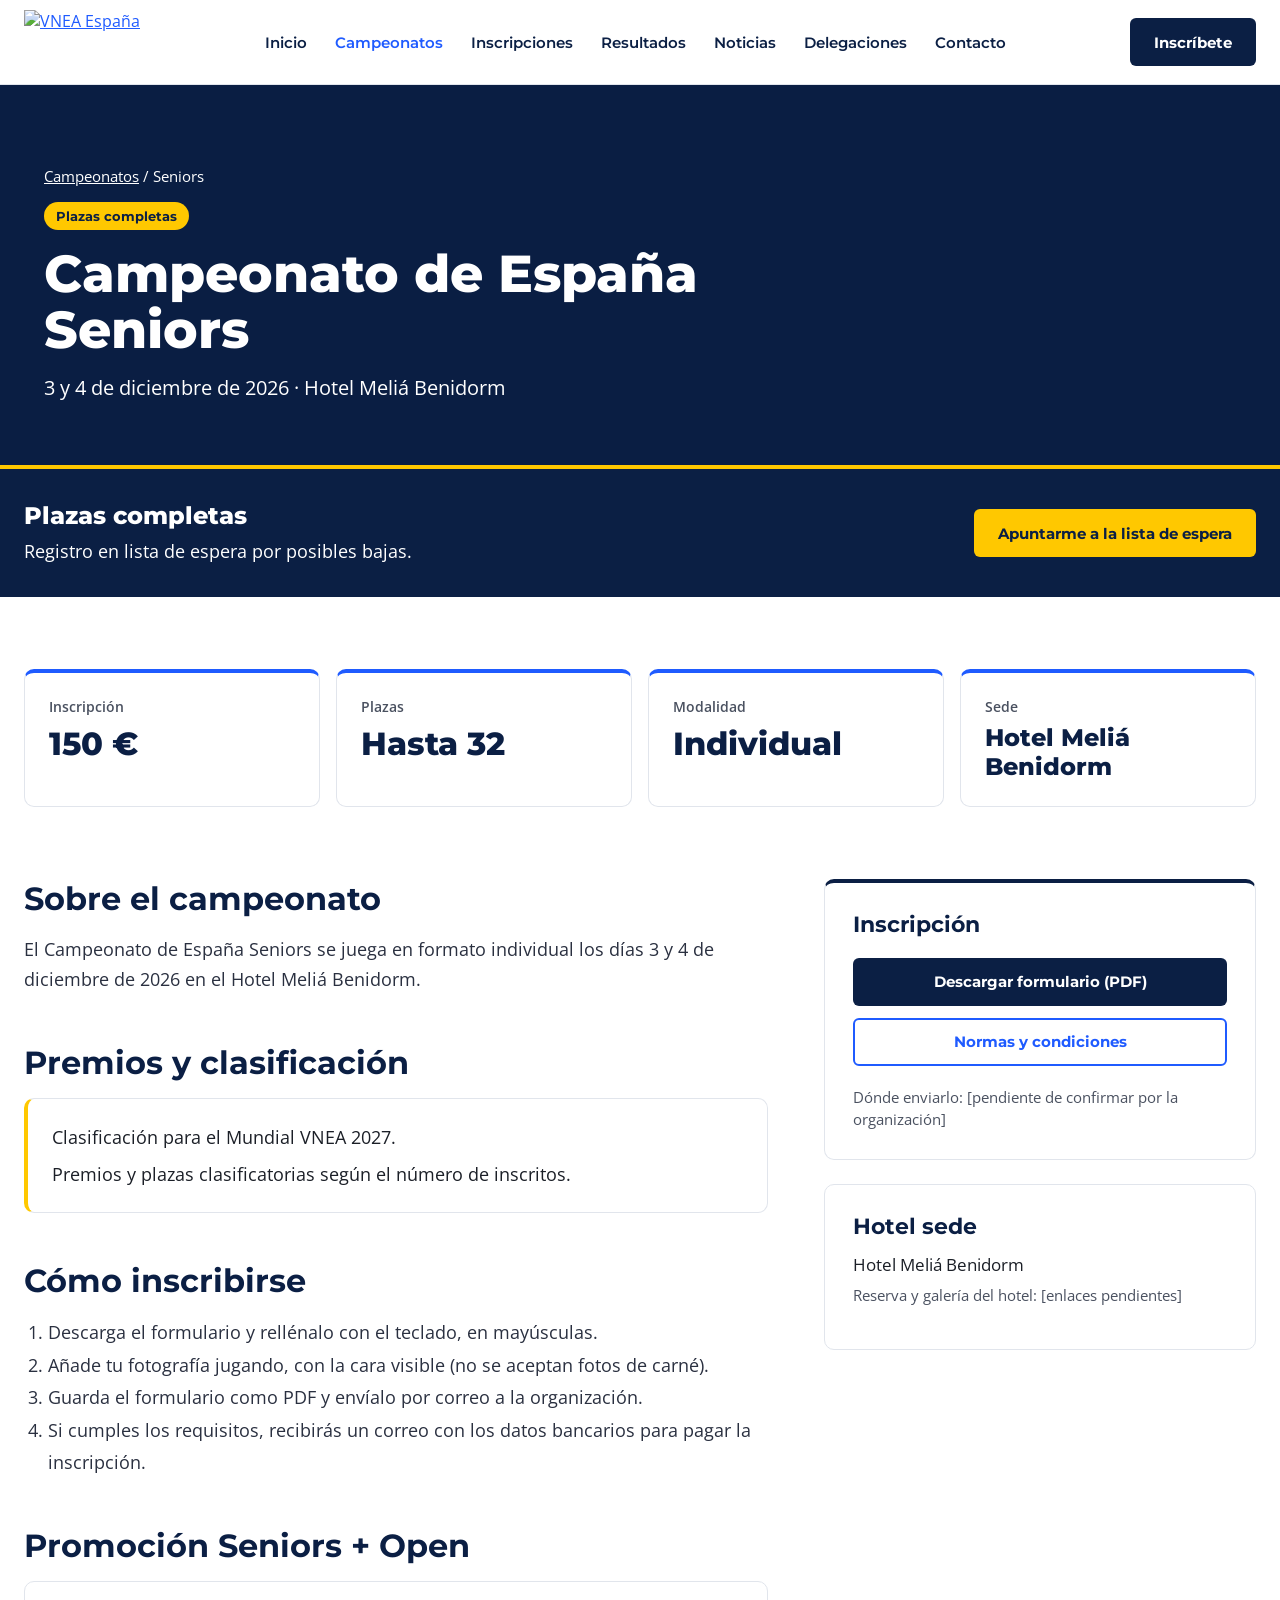
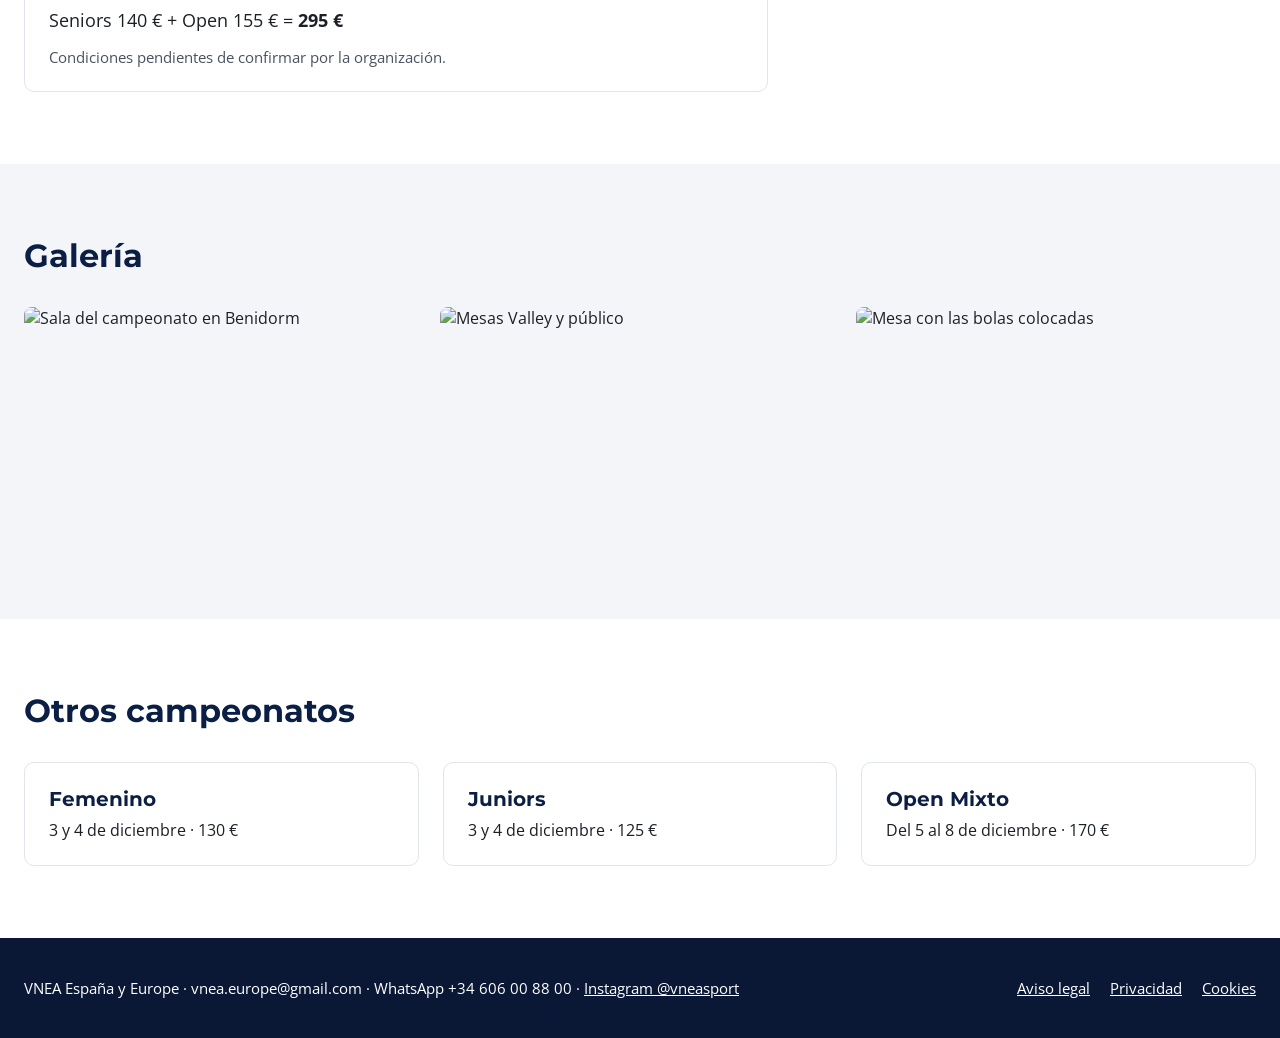
==== campeonato.html @ ef77f943 "Add files via upload" ====
<!doctype html>
<html lang="es">
<head>
<meta charset="utf-8">
<meta name="viewport" content="width=device-width,initial-scale=1">
<title>Campeonato de España Seniors de pool</title>

<link rel="preconnect" href="https://fonts.googleapis.com">
<link rel="stylesheet" href="https://fonts.googleapis.com/css2?family=Montserrat:wght@600;700;800&family=Open+Sans:wght@400;600&display=swap">
<style>
body{margin:0;font-family:'Open Sans',system-ui,sans-serif;color:#1B1F27;background:#fff}
a{color:#1F5BFF}a:hover{color:#0B1F44}
.nav a{color:#0B1F44;text-decoration:none;font-family:'Montserrat',sans-serif;font-weight:600;font-size:15px}
.nav a:hover{color:#1F5BFF}
.btn{display:inline-flex;align-items:center;justify-content:center;min-height:48px;padding:0 24px;border-radius:6px;font-family:'Montserrat',sans-serif;font-weight:700;font-size:15px;text-decoration:none;box-sizing:border-box}
.btn-p{background:#0B1F44;color:#fff}.btn-p:hover{background:#1F5BFF;color:#fff}
.btn-o{border:2px solid #1F5BFF;color:#1F5BFF;background:transparent}.btn-o:hover{background:#1F5BFF;color:#fff}
.btn-y{background:#FFC800;color:#0B1F44}.btn-y:hover{background:#fff;color:#0B1F44}
.card{background:#fff;border:1px solid #E1E5EC;border-radius:10px;overflow:hidden}
.chip{display:inline-block;padding:6px 12px;border-radius:999px;font-family:'Montserrat',sans-serif;font-weight:700;font-size:13px}
.chip-c{background:#0B1F44;color:#fff}
h1,h2,h3{font-family:'Montserrat',sans-serif;margin:0;color:#0B1F44}
</style>

<style>
@media (max-width:760px){
h1{font-size:34px!important;line-height:1.1!important}
h2{font-size:26px!important}
section,footer{padding-left:16px!important;padding-right:16px!important}
[style*="grid-template-columns"]{grid-template-columns:1fr!important}
[style*="flex-direction:row"]{flex-direction:column!important}
img{max-width:100%}
table{font-size:14px}
th,td{padding:10px!important}
.nav{gap:6px 16px!important}
}
html{scroll-behavior:smooth}
</style>
</head>
<body>

<div style="width:100%;background:#fff">

<header style="position:sticky;top:0;z-index:10;background:#fff;border-bottom:1px solid #E1E5EC">
<div style="max-width:1240px;margin:0 auto;padding:10px 24px;display:flex;flex-wrap:wrap;align-items:center;justify-content:space-between;gap:12px">
<a href="index.html" aria-label="VNEA España, inicio"><img src="img/logo-espana.png" alt="VNEA España" style="height:64px;width:auto;display:block"></a>
<nav class="nav" aria-label="Principal" style="display:flex;flex-wrap:wrap;gap:8px 28px;align-items:center">
<a href="index.html">Inicio</a>
<a href="campeonatos.html" style="color:#1F5BFF">Campeonatos</a>
<a href="inscripciones.html">Inscripciones</a>
<a href="resultados.html">Resultados</a>
<a href="noticias.html">Noticias</a>
<a href="delegaciones.html">Delegaciones</a>
<a href="contacto.html">Contacto</a>
</nav>
<a class="btn btn-p" href="inscripciones.html">Inscríbete</a>
</div>
</header>

<section style="position:relative;min-height:380px;display:flex;align-items:flex-end;background:#0B1F44 url(img/sala3.jpg) center/cover no-repeat">
<div style="position:absolute;inset:0;background:rgba(11,31,68,.7)"></div>
<div style="position:relative;max-width:1240px;margin:0 auto;padding:64px 24px;width:100%;box-sizing:border-box">
<p style="margin:0 0 16px;font-size:15px;color:#fff"><a href="campeonatos.html" style="color:#fff">Campeonatos</a> / Seniors</p>
<span class="chip" style="background:#FFC800;color:#0B1F44;margin-bottom:16px">Plazas completas</span>
<h1 style="color:#fff;font-weight:800;font-size:52px;line-height:1.08;max-width:820px">Campeonato de España Seniors</h1>
<p style="margin:16px 0 0;font-size:20px;color:#fff">3 y 4 de diciembre de 2026 · Hotel Meliá Benidorm</p>
</div>
</section>

<section style="background:#0B1F44;border-top:4px solid #FFC800">
<div style="max-width:1240px;margin:0 auto;padding:32px 24px;display:flex;flex-wrap:wrap;gap:24px;align-items:center;justify-content:space-between">
<div style="flex:1 1 520px">
<h2 style="color:#fff;font-size:24px;font-weight:800">Plazas completas</h2>
<p style="margin:8px 0 0;font-size:18px;line-height:1.5;color:#fff">Registro en lista de espera por posibles bajas.</p>
</div>
<a class="btn btn-y" href="inscripciones.html">Apuntarme a la lista de espera</a>
</div>
</section>

<section style="padding:72px 24px 24px">
<div style="max-width:1240px;margin:0 auto;display:flex;flex-wrap:wrap;gap:16px">
<div class="card" style="flex:1 1 200px;padding:24px;border-top:4px solid #1F5BFF"><p style="margin:0;font-size:14px;color:#4A5160;font-weight:600">Inscripción</p><p style="margin:8px 0 0;font-family:'Montserrat',sans-serif;font-weight:800;font-size:32px;color:#0B1F44">150 €</p></div>
<div class="card" style="flex:1 1 200px;padding:24px;border-top:4px solid #1F5BFF"><p style="margin:0;font-size:14px;color:#4A5160;font-weight:600">Plazas</p><p style="margin:8px 0 0;font-family:'Montserrat',sans-serif;font-weight:800;font-size:32px;color:#0B1F44">Hasta 32</p></div>
<div class="card" style="flex:1 1 200px;padding:24px;border-top:4px solid #1F5BFF"><p style="margin:0;font-size:14px;color:#4A5160;font-weight:600">Modalidad</p><p style="margin:8px 0 0;font-family:'Montserrat',sans-serif;font-weight:800;font-size:32px;color:#0B1F44">Individual</p></div>
<div class="card" style="flex:1 1 200px;padding:24px;border-top:4px solid #1F5BFF"><p style="margin:0;font-size:14px;color:#4A5160;font-weight:600">Sede</p><p style="margin:8px 0 0;font-family:'Montserrat',sans-serif;font-weight:800;font-size:24px;color:#0B1F44;line-height:1.2">Hotel Meliá Benidorm</p></div>
</div>
</section>

<section style="padding:48px 24px 72px">
<div style="max-width:1240px;margin:0 auto;display:flex;flex-wrap:wrap;gap:56px">
<div style="flex:2 1 520px">
<h2 style="font-size:32px;font-weight:700">Sobre el campeonato</h2>
<p style="margin:16px 0 0;font-size:18px;line-height:1.7;color:#2A3040">El Campeonato de España Seniors se juega en formato individual los días 3 y 4 de diciembre de 2026 en el Hotel Meliá Benidorm.</p>
<h2 style="font-size:32px;font-weight:700;margin-top:48px">Premios y clasificación</h2>
<div class="card" style="margin-top:16px;padding:24px;border-left:4px solid #FFC800">
<p style="margin:0;font-size:18px;line-height:1.6">Clasificación para el Mundial VNEA 2027.</p>
<p style="margin:8px 0 0;font-size:18px;line-height:1.6">Premios y plazas clasificatorias según el número de inscritos.</p>
</div>
<h2 style="font-size:32px;font-weight:700;margin-top:48px">Cómo inscribirse</h2>
<ol style="margin:16px 0 0;padding-left:24px;font-size:18px;line-height:1.8;color:#2A3040">
<li>Descarga el formulario y rellénalo con el teclado, en mayúsculas.</li>
<li>Añade tu fotografía jugando, con la cara visible (no se aceptan fotos de carné).</li>
<li>Guarda el formulario como PDF y envíalo por correo a la organización.</li>
<li>Si cumples los requisitos, recibirás un correo con los datos bancarios para pagar la inscripción.</li>
</ol>
<h2 style="font-size:32px;font-weight:700;margin-top:48px">Promoción Seniors + Open</h2>
<div class="card" style="margin-top:16px;padding:24px">
<p style="margin:0;font-size:18px;line-height:1.6">Seniors 140 € + Open 155 € = <strong>295 €</strong></p>
<p style="margin:12px 0 0;font-size:15px;color:#4A5160">Condiciones pendientes de confirmar por la organización.</p>
</div>
</div>

<aside style="flex:1 1 320px">
<div class="card" style="padding:28px;border-top:4px solid #0B1F44">
<h3 style="font-size:22px">Inscripción</h3>
<div style="display:flex;flex-direction:column;gap:12px;margin-top:20px">
<a class="btn btn-p" href="inscripciones.html">Descargar formulario (PDF)</a>
<a class="btn btn-o" href="inscripciones.html">Normas y condiciones</a>
</div>
<p style="margin:20px 0 0;font-size:15px;line-height:1.5;color:#4A5160">Dónde enviarlo: [pendiente de confirmar por la organización]</p>
</div>
<div class="card" style="padding:28px;margin-top:24px">
<h3 style="font-size:22px">Hotel sede</h3>
<p style="margin:12px 0 0;font-size:17px;line-height:1.5">Hotel Meliá Benidorm</p>
<p style="margin:8px 0 16px;font-size:15px;color:#4A5160">Reserva y galería del hotel: [enlaces pendientes]</p>
</div>
</aside>
</div>
</section>

<section style="padding:72px 24px;background:#F3F5F8">
<div style="max-width:1240px;margin:0 auto">
<h2 style="font-size:32px;font-weight:700;margin-bottom:32px">Galería</h2>
<div style="display:grid;grid-template-columns:repeat(3,minmax(0,1fr));gap:16px">
<img src="img/hero.jpg" alt="Sala del campeonato en Benidorm" style="width:100%;height:240px;object-fit:cover;border-radius:8px;display:block">
<img src="img/sala2.jpg" alt="Mesas Valley y público" style="width:100%;height:240px;object-fit:cover;border-radius:8px;display:block">
<img src="img/mesas.jpg" alt="Mesa con las bolas colocadas" style="width:100%;height:240px;object-fit:cover;border-radius:8px;display:block">
</div>
</div>
</section>

<section style="padding:72px 24px">
<div style="max-width:1240px;margin:0 auto">
<h2 style="font-size:32px;font-weight:700;margin-bottom:32px">Otros campeonatos</h2>
<div style="display:flex;flex-wrap:wrap;gap:24px">
<a class="card" href="campeonato.html" style="flex:1 1 240px;padding:24px;text-decoration:none;color:#1B1F27"><h3 style="font-size:20px">Femenino</h3><p style="margin:8px 0 0;font-size:16px">3 y 4 de diciembre · 130 €</p></a>
<a class="card" href="campeonato.html" style="flex:1 1 240px;padding:24px;text-decoration:none;color:#1B1F27"><h3 style="font-size:20px">Juniors</h3><p style="margin:8px 0 0;font-size:16px">3 y 4 de diciembre · 125 €</p></a>
<a class="card" href="campeonato.html" style="flex:1 1 240px;padding:24px;text-decoration:none;color:#1B1F27"><h3 style="font-size:20px">Open Mixto</h3><p style="margin:8px 0 0;font-size:16px">Del 5 al 8 de diciembre · 170 €</p></a>
</div>
</div>
</section>

<footer style="background:#0A1836;color:#fff;padding:40px 24px">
<div style="max-width:1240px;margin:0 auto;display:flex;flex-wrap:wrap;gap:16px 32px;justify-content:space-between;font-size:15px">
<span>VNEA España y Europe · vnea.europe@gmail.com · WhatsApp +34 606 00 88 00 · <a href="https://www.instagram.com/vneasport/" style="color:#fff">Instagram @vneasport</a></span>
<span style="display:flex;gap:20px"><a href="index.html" style="color:#fff">Aviso legal</a><a href="index.html" style="color:#fff">Privacidad</a><a href="index.html" style="color:#fff">Cookies</a></span>
</div>
</footer>

</div>


</body>
</html>
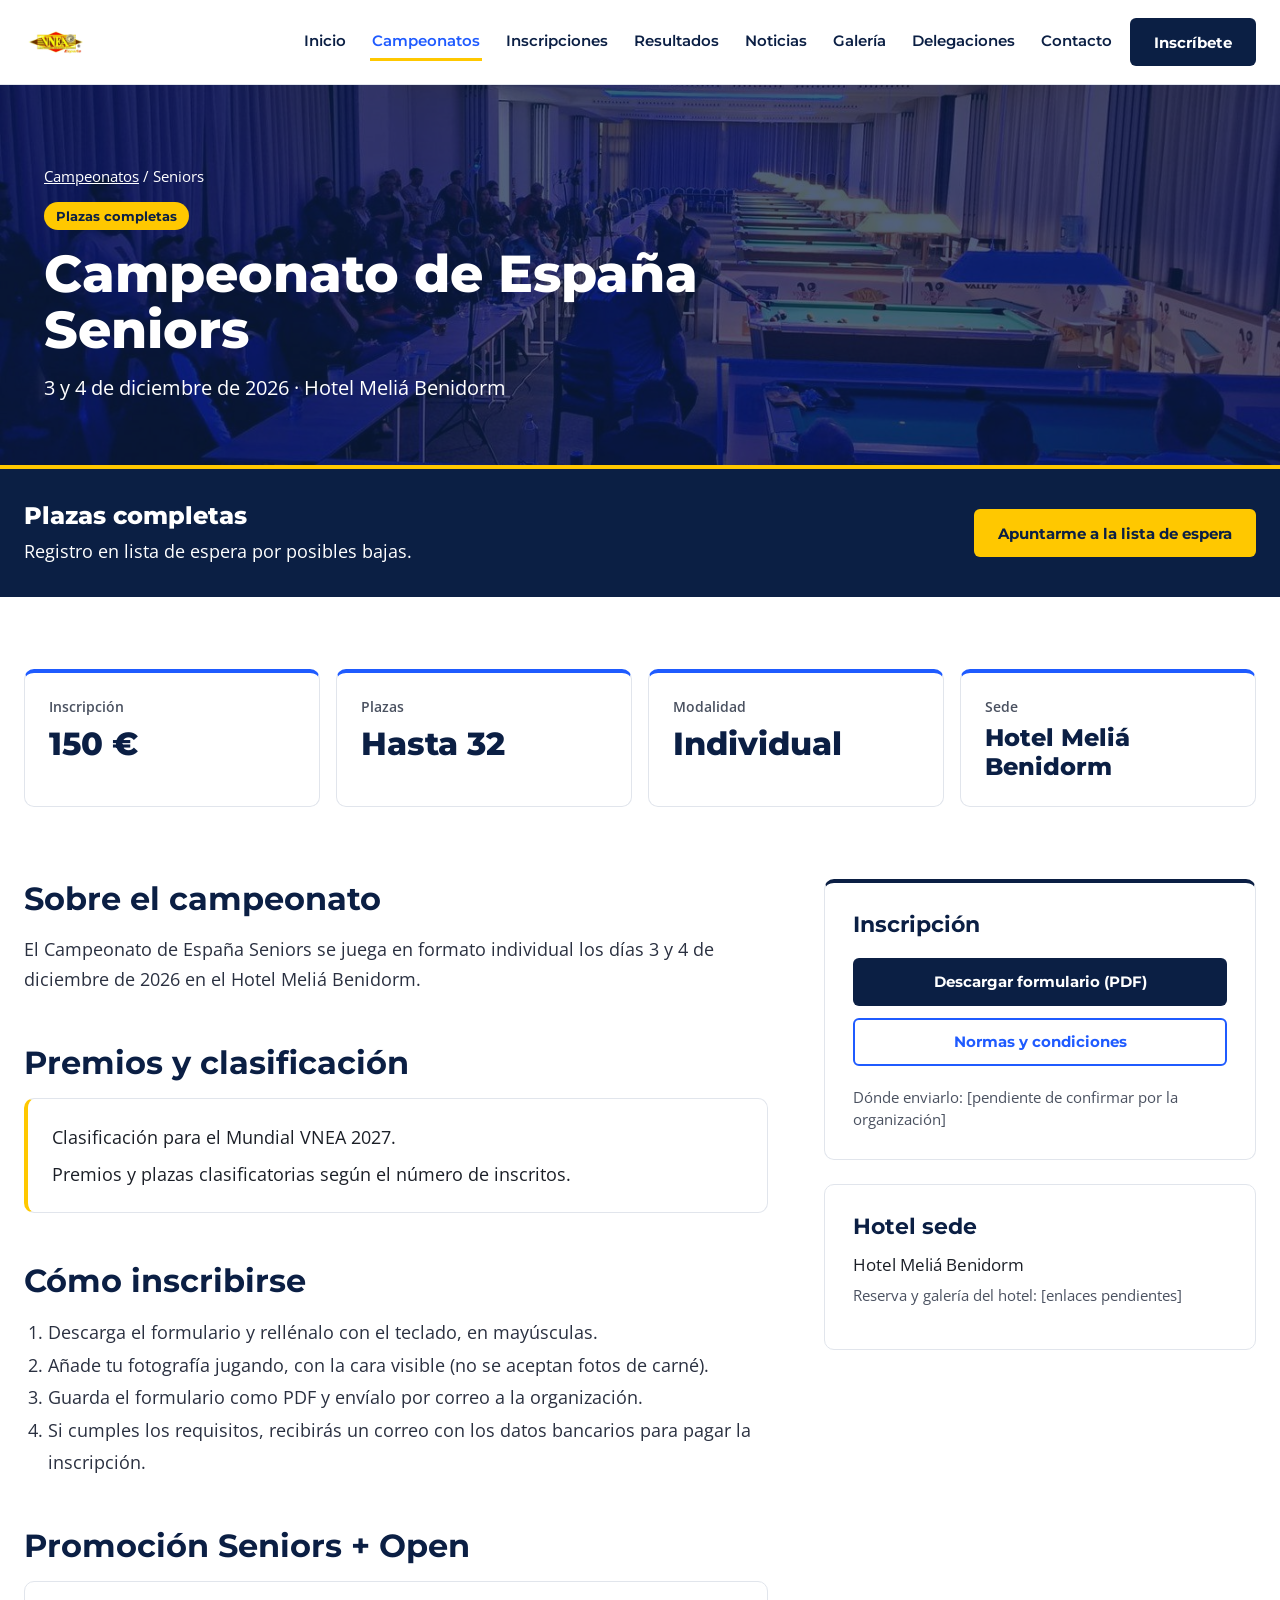
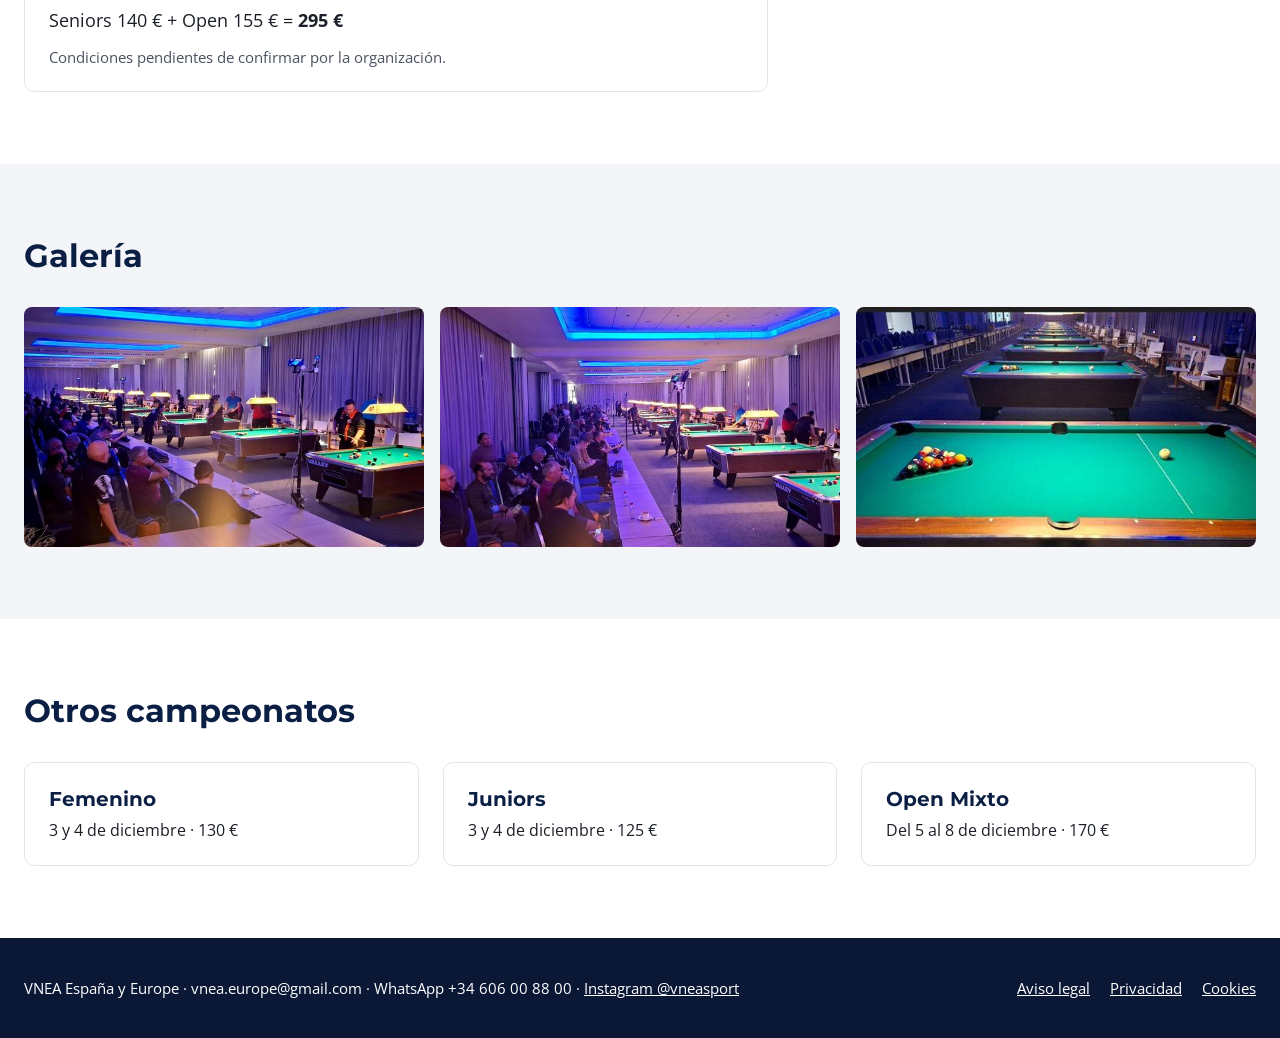
==== commit 95107125: "Mejora navegación mobile, cuenta atrás y añade galería de torneos - Menú hamburguesa accesible (aria" ====
--- a/campeonato.html
+++ b/campeonato.html
@@ -32,32 +32,32 @@
 img{max-width:100%}
 table{font-size:14px}
 th,td{padding:10px!important}
-.nav{gap:6px 16px!important}
 }
 html{scroll-behavior:smooth}
 </style>
+<link rel="preload" as="image" href="img/sala3-800.jpg" media="(max-width:760px)">
+<link rel="preload" as="image" href="img/sala3.jpg" media="(min-width:761px)">
+<link rel="stylesheet" href="assets/site.css">
+<script defer src="assets/site.js"></script>
 </head>
 <body>
 
+<a class="skip" href="#contenido">Saltar al contenido</a>
 <div style="width:100%;background:#fff">
 
-<header style="position:sticky;top:0;z-index:10;background:#fff;border-bottom:1px solid #E1E5EC">
-<div style="max-width:1240px;margin:0 auto;padding:10px 24px;display:flex;flex-wrap:wrap;align-items:center;justify-content:space-between;gap:12px">
-<a href="index.html" aria-label="VNEA España, inicio"><img src="img/logo-espana.png" alt="VNEA España" style="height:64px;width:auto;display:block"></a>
-<nav class="nav" aria-label="Principal" style="display:flex;flex-wrap:wrap;gap:8px 28px;align-items:center">
-<a href="index.html">Inicio</a>
-<a href="campeonatos.html" style="color:#1F5BFF">Campeonatos</a>
-<a href="inscripciones.html">Inscripciones</a>
-<a href="resultados.html">Resultados</a>
-<a href="noticias.html">Noticias</a>
-<a href="delegaciones.html">Delegaciones</a>
-<a href="contacto.html">Contacto</a>
+<header class="site-header">
+<div class="site-header__in">
+<a class="site-logo" href="index.html" aria-label="VNEA España, inicio"><img src="img/logo-espana.png" alt="VNEA España" width="300" height="300" loading="lazy" decoding="async"></a>
+<nav class="nav" id="site-nav" aria-label="Principal">
+<a href="index.html">Inicio</a><a href="campeonatos.html" aria-current="page">Campeonatos</a><a href="inscripciones.html">Inscripciones</a><a href="resultados.html">Resultados</a><a href="noticias.html">Noticias</a><a href="galeria.html">Galería</a><a href="delegaciones.html">Delegaciones</a><a href="contacto.html">Contacto</a><a class="nav-cta" href="inscripciones.html">Inscríbete</a>
 </nav>
-<a class="btn btn-p" href="inscripciones.html">Inscríbete</a>
+<a class="btn btn-p site-cta" href="inscripciones.html">Inscríbete</a>
+<button type="button" class="nav-toggle" aria-label="Abrir menú" aria-expanded="false" aria-controls="site-nav"><span></span><span></span><span></span></button>
 </div>
 </header>
+<div class="nav-backdrop" aria-hidden="true"></div>
 
-<section style="position:relative;min-height:380px;display:flex;align-items:flex-end;background:#0B1F44 url(img/sala3.jpg) center/cover no-repeat">
+<section id="contenido" style="position:relative;min-height:380px;display:flex;align-items:flex-end;background:#0B1F44 url(img/sala3.jpg) center/cover no-repeat">
 <div style="position:absolute;inset:0;background:rgba(11,31,68,.7)"></div>
 <div style="position:relative;max-width:1240px;margin:0 auto;padding:64px 24px;width:100%;box-sizing:border-box">
 <p style="margin:0 0 16px;font-size:15px;color:#fff"><a href="campeonatos.html" style="color:#fff">Campeonatos</a> / Seniors</p>
@@ -132,9 +132,9 @@
 <div style="max-width:1240px;margin:0 auto">
 <h2 style="font-size:32px;font-weight:700;margin-bottom:32px">Galería</h2>
 <div style="display:grid;grid-template-columns:repeat(3,minmax(0,1fr));gap:16px">
-<img src="img/hero.jpg" alt="Sala del campeonato en Benidorm" style="width:100%;height:240px;object-fit:cover;border-radius:8px;display:block">
-<img src="img/sala2.jpg" alt="Mesas Valley y público" style="width:100%;height:240px;object-fit:cover;border-radius:8px;display:block">
-<img src="img/mesas.jpg" alt="Mesa con las bolas colocadas" style="width:100%;height:240px;object-fit:cover;border-radius:8px;display:block">
+<img src="img/hero.jpg" alt="Sala del campeonato en Benidorm" style="width:100%;height:240px;object-fit:cover;border-radius:8px;display:block" width="1600" height="817" loading="lazy" decoding="async" srcset="img/hero-800.jpg 800w, img/hero.jpg 1600w" sizes="(max-width:760px) 100vw, 50vw">
+<img src="img/sala2.jpg" alt="Mesas Valley y público" style="width:100%;height:240px;object-fit:cover;border-radius:8px;display:block" width="1400" height="671" loading="lazy" decoding="async" srcset="img/sala2-800.jpg 800w, img/sala2.jpg 1400w" sizes="(max-width:760px) 100vw, 50vw">
+<img src="img/mesas.jpg" alt="Mesa con las bolas colocadas" style="width:100%;height:240px;object-fit:cover;border-radius:8px;display:block" width="634" height="316" loading="lazy" decoding="async">
 </div>
 </div>
 </section>
--- a/assets/site.css
+++ b/assets/site.css
@@ -0,0 +1,113 @@
+/* VNEA · estilos compartidos: cabecera responsive, cuenta atrás, galería y visor */
+:root{--navy:#0B1F44;--blue:#1F5BFF;--yellow:#FFC800;--line:#E1E5EC}
+img{height:auto}
+:focus-visible{outline:3px solid var(--blue);outline-offset:2px}
+.skip{position:absolute;left:-9999px;top:8px;z-index:100;background:var(--yellow);color:var(--navy);padding:10px 16px;border-radius:6px;font-weight:700;text-decoration:none}
+.skip:focus{left:8px}
+
+/* ---------- Cabecera ---------- */
+.site-header{position:sticky;top:0;z-index:50;background:#fff;border-bottom:1px solid var(--line)}
+.site-header__in{max-width:1240px;margin:0 auto;padding:10px 24px;display:flex;align-items:center;gap:16px}
+.site-logo{display:block;flex:none;line-height:0}
+.site-logo img{height:64px;width:auto;display:block}
+.site-header .nav{display:flex;align-items:center;gap:6px 22px;margin-left:auto}
+.site-header .nav a{color:var(--navy);text-decoration:none;font-family:'Montserrat',sans-serif;font-weight:600;font-size:15px;padding:8px 2px;border-bottom:3px solid transparent;transition:color .2s,border-color .2s}
+.site-header .nav a:hover{color:var(--blue)}
+.site-header .nav a[aria-current="page"]{color:var(--blue);border-bottom-color:var(--yellow)}
+.site-header .nav .nav-cta{display:none}
+.site-cta{flex:none}
+.nav-toggle{display:none;flex:none;width:48px;height:48px;border:1px solid #C9D0DC;border-radius:8px;background:#fff;padding:0;cursor:pointer;align-items:center;justify-content:center;flex-direction:column;gap:5px}
+.nav-toggle span{display:block;width:22px;height:2px;background:var(--navy);border-radius:2px;transition:transform .25s,opacity .2s}
+.nav-toggle[aria-expanded="true"]{background:var(--navy);border-color:var(--navy)}
+.nav-toggle[aria-expanded="true"] span{background:#fff}
+.nav-toggle[aria-expanded="true"] span:nth-child(1){transform:translateY(7px) rotate(45deg)}
+.nav-toggle[aria-expanded="true"] span:nth-child(2){opacity:0}
+.nav-toggle[aria-expanded="true"] span:nth-child(3){transform:translateY(-7px) rotate(-45deg)}
+.nav-backdrop{display:none}
+
+@media (max-width:1100px){
+  .site-header__in{padding:8px 16px;gap:10px}
+  .site-logo img{height:52px}
+  .site-cta{margin-left:auto}
+  .nav-toggle{display:flex}
+  .site-header .nav{position:absolute;top:100%;left:0;right:0;margin:0;flex-direction:column;align-items:stretch;gap:0;padding:8px 16px 20px;background:#fff;border-bottom:4px solid var(--yellow);box-shadow:0 18px 30px rgba(11,31,68,.18);max-height:calc(100vh - 70px);max-height:calc(100dvh - 70px);overflow-y:auto;opacity:0;visibility:hidden;transform:translateY(-8px);transition:opacity .22s,transform .22s,visibility 0s .22s;z-index:60}
+  .site-header.is-open .nav{opacity:1;visibility:visible;transform:none;transition:opacity .22s,transform .22s}
+  .site-header .nav a{display:flex;align-items:center;min-height:52px;padding:0 8px;font-size:17px;border-bottom:1px solid #EEF0F5;border-left:4px solid transparent}
+  .site-header .nav a[aria-current="page"]{border-left-color:var(--yellow);background:#F3F5F8;border-bottom-color:#EEF0F5}
+  .nav-backdrop{display:block;position:fixed;inset:0;z-index:40;background:rgba(11,31,68,.5);opacity:0;visibility:hidden;transition:opacity .22s,visibility 0s .22s}
+  .site-header.is-open ~ .nav-backdrop{opacity:1;visibility:visible;transition:opacity .22s}
+  body.nav-lock{overflow:hidden}
+}
+@media (max-width:480px){
+  .site-cta{display:none}
+  .nav-toggle{margin-left:auto}
+  .site-header .nav .nav-cta{display:flex;margin-top:14px;background:var(--navy);color:#fff!important;justify-content:center;border-radius:6px;border:0!important;font-weight:700}
+}
+@media (prefers-reduced-motion:reduce){
+  .site-header .nav,.nav-backdrop,.nav-toggle span,.site-header .nav a{transition:none!important}
+}
+
+/* ---------- Cuenta atrás ---------- */
+.cd{margin:0 0 40px;max-width:860px;padding:clamp(16px,3vw,28px);border-radius:18px;background:linear-gradient(160deg,rgba(11,31,68,.9),rgba(11,31,68,.72));border:1px solid rgba(255,255,255,.22);border-top:5px solid var(--yellow);box-shadow:0 24px 60px rgba(0,0,0,.35);backdrop-filter:blur(6px)}
+.cd__kicker{margin:0;font-family:'Montserrat',sans-serif;font-weight:700;font-size:clamp(12px,2.6vw,14px);letter-spacing:.14em;color:var(--yellow)}
+.cd__title{margin:6px 0 clamp(14px,3vw,22px);font-family:'Montserrat',sans-serif;font-weight:800;font-size:clamp(20px,4.2vw,32px);line-height:1.15;color:#fff}
+.cd__grid{display:grid;grid-template-columns:repeat(4,minmax(0,1fr));gap:clamp(6px,1.6vw,16px)}
+.cd__box{position:relative;padding:clamp(12px,2.4vw,22px) 4px clamp(10px,2vw,16px);border-radius:12px;background:rgba(255,255,255,.08);border:1px solid rgba(255,255,255,.2);text-align:center;overflow:hidden}
+.cd__box::after{content:"";position:absolute;left:0;right:0;top:50%;height:1px;background:rgba(255,255,255,.12)}
+.cd__num{position:relative;z-index:1;display:block;font-family:'Montserrat',sans-serif;font-weight:800;font-size:clamp(34px,9.2vw,88px);line-height:1;color:#fff;font-variant-numeric:tabular-nums;letter-spacing:-.02em}
+.cd__box--s .cd__num{color:var(--yellow)}
+.cd__lbl{position:relative;z-index:1;display:block;margin-top:clamp(6px,1.4vw,12px);font-size:clamp(10px,2.4vw,14px);font-weight:700;letter-spacing:.12em;color:#C9D6F2}
+.cd__end{margin:0;font-family:'Montserrat',sans-serif;font-weight:800;font-size:clamp(24px,5vw,40px);line-height:1.2;color:var(--yellow)}
+.cd__end[hidden],.cd__grid[hidden]{display:none}
+.cd__date{margin:14px 0 0;font-size:clamp(13px,2.6vw,16px);color:#fff}
+
+/* ---------- Galería ---------- */
+.gal-grid{display:grid;grid-template-columns:repeat(auto-fill,minmax(min(100%,280px),1fr));gap:16px;list-style:none;margin:0;padding:0}
+.gal-item{margin:0;padding:0}
+.gal-btn{display:block;position:relative;width:100%;padding:0;border:0;border-radius:10px;overflow:hidden;background:#E1E5EC;cursor:zoom-in;aspect-ratio:4/3}
+.gal-btn img{width:100%;height:100%;object-fit:cover;display:block;transition:transform .35s}
+.gal-btn:hover img,.gal-btn:focus-visible img{transform:scale(1.05)}
+.gal-btn::after{content:"Ampliar";position:absolute;right:10px;bottom:10px;padding:6px 12px;border-radius:999px;background:var(--navy);color:#fff;font:700 13px 'Montserrat',sans-serif;opacity:0;transition:opacity .2s}
+.gal-btn:hover::after,.gal-btn:focus-visible::after{opacity:1}
+@media (hover:none){.gal-btn::after{opacity:1}}
+.gal-cap{margin:8px 2px 0;font-size:14px;color:#4A5160}
+.gal-empty{padding:40px;border:2px dashed #C9D0DC;border-radius:12px;text-align:center;color:#4A5160;font-size:17px}
+
+/* ---------- Visor (lightbox) ---------- */
+.lb{position:fixed;inset:0;z-index:200;display:flex;flex-direction:column;align-items:center;justify-content:center;background:rgba(5,12,28,.94);padding:56px 12px 16px}
+.lb[hidden]{display:none}
+.lb__fig{margin:0;max-width:min(1200px,100%);width:100%;display:flex;flex-direction:column;align-items:center;gap:12px}
+.lb__img{max-width:100%;max-height:calc(100vh - 160px);max-height:calc(100dvh - 160px);width:auto;height:auto;object-fit:contain;border-radius:6px;background:#10224a}
+.lb__cap{color:#fff;font-size:16px;text-align:center;min-height:24px}
+.lb__count{color:#C9D6F2;font-size:14px}
+.lb__btn{position:absolute;display:flex;align-items:center;justify-content:center;width:52px;height:52px;border:2px solid rgba(255,255,255,.5);border-radius:50%;background:rgba(11,31,68,.9);color:#fff;font-size:26px;line-height:1;cursor:pointer}
+.lb__btn:hover{background:var(--blue);border-color:#fff}
+.lb__close{top:8px;right:8px}
+.lb__prev,.lb__next{top:50%;transform:translateY(-50%)}
+.lb__prev{left:8px}.lb__next{right:8px}
+.lb__err{color:#fff;padding:40px;text-align:center}
+@media (max-width:640px){
+  .lb{padding:64px 0 12px}
+  .lb__prev,.lb__next{top:auto;bottom:10px;transform:none}
+  .lb__prev{left:12px}.lb__next{right:12px}
+  .lb__fig{padding-bottom:56px}
+  .lb__img{border-radius:0}
+}
+@media (prefers-reduced-motion:reduce){.gal-btn img{transition:none}}
+
+.gal-link{text-decoration:none;cursor:pointer}
+.gal-link::after{content:"Ver galería"}
+@media (max-width:760px){
+  section[style*="img/hero.jpg"]{background-image:url(../img/hero-800.jpg)!important}
+  section[style*="img/sala2.jpg"]{background-image:url(../img/sala2-800.jpg)!important}
+  section[style*="img/sala3.jpg"]{background-image:url(../img/sala3-800.jpg)!important}
+  section[style*="img/sala4.jpg"]{background-image:url(../img/sala4-800.jpg)!important}
+  section[style*="img/sala5.jpg"]{background-image:url(../img/sala5-800.jpg)!important}
+}
+@media (max-width:480px){
+  .cd__lbl{font-size:9px;letter-spacing:.04em}
+}
+@media (max-width:340px){
+  .cd__lbl{font-size:8px;letter-spacing:0}
+  .cd__box{padding-left:2px;padding-right:2px}
+}
